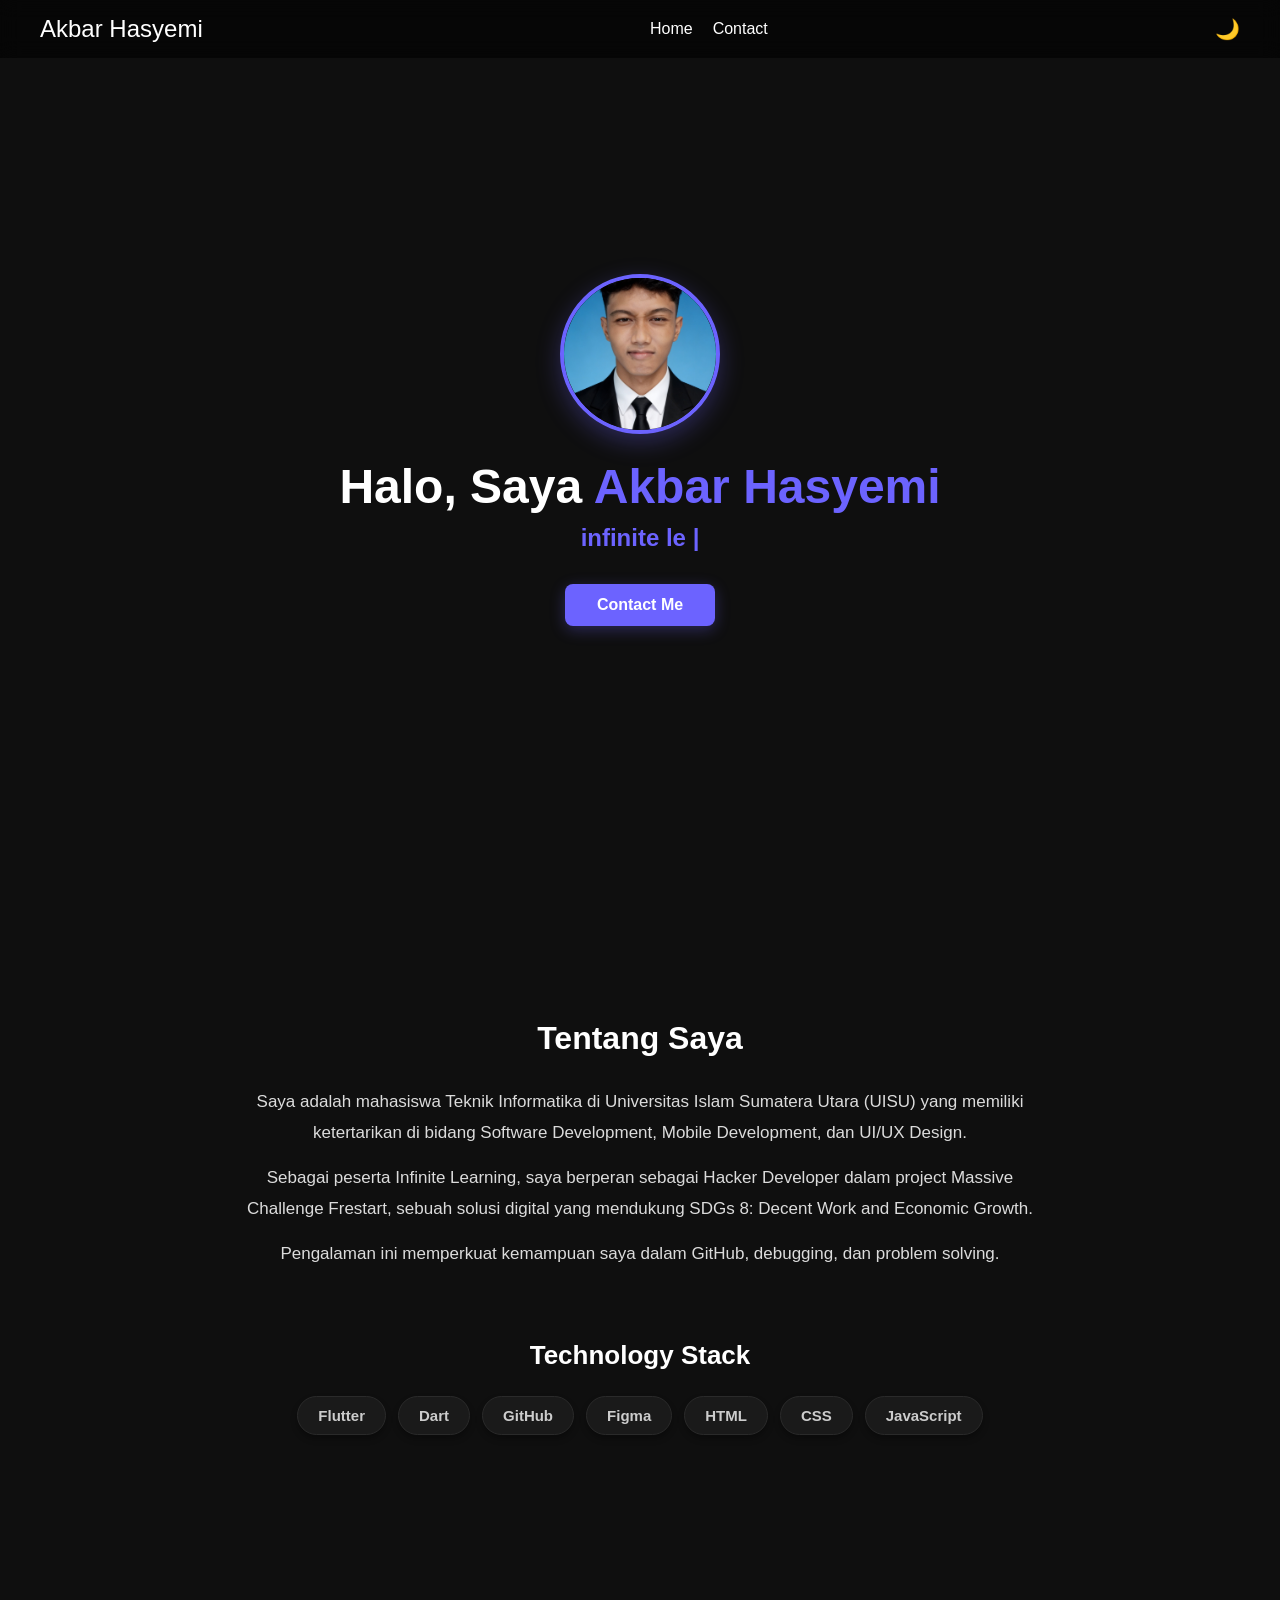
==== index.html @ df47260a "Add files via upload" ====
<!DOCTYPE html>
<html lang="id">
<head>
  <meta charset="UTF-8">
  <meta name="viewport" content="width=device-width, initial-scale=1.0">
  <title>Portfolio Akbar
  </title>
  <link rel="stylesheet" href="css/style.css">
</head>
<body>

<nav>
  <h2><a href="index.html">Akbar Hasyemi</a></h2>
  <ul>
    <li><a href="index.html">Home</a></li>
    <li><a href="contact.html">Contact</a></li>
  </ul>
  <button class="dark-toggle" onclick="toggleDark()">🌙</button>
</nav>

<section class="hero">
  <div class="hero-content">
    
    <div class="profile-container">
      <img src="assets/img/frofile.jpg" alt="Akbar Hasyemi" class="profile-img">
    </div>

    <h1>Halo, Saya <span>Akbar Hasyemi</span></h1>
    <div class="typing">
      <span id="typing"></span>
    </div>
    <div class="hero-buttons">
      <a href="contact.html" class="btn">Contact Me</a>
    </div>
  </div>
</section>

<section class="about">
  <div class="about-container">
    <h2 class="about-title">Tentang Saya</h2>

    <div class="about-text">
      <p>
        Saya adalah mahasiswa Teknik Informatika di Universitas Islam Sumatera Utara (UISU)
        yang memiliki ketertarikan di bidang Software Development, Mobile Development, dan UI/UX Design.
      </p>
      <p>
        Sebagai peserta Infinite Learning, saya berperan sebagai Hacker Developer dalam project Massive Challenge Frestart,
        sebuah solusi digital yang mendukung SDGs 8: Decent Work and Economic Growth.
      </p>
      <p>
        Pengalaman ini memperkuat kemampuan saya dalam GitHub, debugging, dan problem solving.
      </p>
    </div>

    <div class="skills-section">
      <h2 class="skills-subtitle">Technology Stack</h2>
      <div class="skill-list">
        <span class="skill-badge">Flutter</span>
        <span class="skill-badge">Dart</span>
        <span class="skill-badge">GitHub</span>
        <span class="skill-badge">Figma</span>
        <span class="skill-badge">HTML</span>
        <span class="skill-badge">CSS</span>
        <span class="skill-badge">JavaScript</span>
      </div>
    </div>
  </div>
</section>

<script src="js/darkmode.js"></script>
<script src="js/main.js"></script> 
</body>
</html>
---- css/style.css ----
/* ========================================== */
/* 1. GLOBAL STYLES                           */
/* ========================================== */
* {
  box-sizing: border-box;
  margin: 0;
  padding: 0;
}

body {
  font-family: Arial, sans-serif;
  background: #0f0f0f;
  color: white;
  transition: background 0.3s ease, color 0.3s ease;
  overflow-x: hidden;
}

body.light {
  background: #ffffff;
  color: #111;
}

body.light nav {
  background: rgba(255, 255, 255, 0.6);
}

body.light .dark-toggle {
  color: #111;
}

/* ========================================== */
/* 2. NAVBAR STYLES                           */
/* ========================================== */
nav {
  position: fixed;
  top: 0;
  left: 0;
  right: 0;
  z-index: 1000;

  display: flex;
  justify-content: space-between;
  align-items: center;

  padding: 15px 40px;
  background: rgba(0, 0, 0, 0.6);
  backdrop-filter: blur(10px);
  -webkit-backdrop-filter: blur(10px);
}

nav h2 a {
  color: inherit;
  text-decoration: none;
}

nav ul {
  display: flex;
  gap: 20px;
  list-style: none;
}

nav a {
  color: inherit;
  text-decoration: none;
  font-weight: 500;
  transition: color 0.2s;
}

nav a:hover {
  color: #6c63ff;
}

/* ========================================== */
/* 3. HERO SECTION STYLES                     */
/* ========================================== */
.hero {
  height: 100vh;
  display: flex;
  justify-content: center;
  align-items: center;
  text-align: center;
  padding: 0 20px;
  position: relative;
  overflow: hidden; /* Mencegah gambar bocor keluar area hero */
}

.hero-content {
  display: flex;
  flex-direction: column;
  align-items: center;
  justify-content: center;
  z-index: 2;
}

/* PEMBATASAN UKURAN FOTO PROFIL (FIXED) */
.profile-container {
  margin-bottom: 25px;
  display: flex;
  justify-content: center;
  align-items: center;
  width: 160px;  /* Mengunci lebar bungkus foto */
  height: 160px; /* Mengunci tinggi bungkus foto */
  animation: float 4s ease-in-out infinite;
}

.profile-img {
  width: 100%;
  height: 100%;
  max-width: 160px;  /* Memaksa foto maksimal berukuran 160px */
  max-height: 160px; /* Memaksa foto maksimal berukuran 160px */
  border-radius: 50%; /* Membuat lingkaran bulat sempurna */
  object-fit: cover; /* Memotong gambar secara proporsional agar tidak gepeng */
  border: 4px solid #6c63ff; /* Garis tepi warna ungu khas portfoliomu */
  box-shadow: 0 8px 25px rgba(108, 99, 255, 0.3);
  transition: transform 0.3s ease, border-color 0.3s ease;
}

/* Efek interaksi saat kursor menyentuh foto */
.profile-img:hover {
  transform: scale(1.05);
  border-color: #574eff;
  box-shadow: 0 8px 30px rgba(108, 99, 255, 0.5);
}

/* Animasi melayang lembut */
@keyframes float {
  0% { transform: translateY(0px); }
  50% { transform: translateY(-10px); }
  100% { transform: translateY(0px); }
}

.hero h1 {
  font-size: 48px;
  margin-bottom: 10px;
}

.hero span {
  color: #6c63ff;
}

/* TYPING EFFECT */
.typing {
  color: #6c63ff;
  font-size: 24px;
  min-height: 35px;
  margin-bottom: 25px;
  font-weight: 600;
}

.typing::after {
  content: "|";
  animation: blink 0.7s infinite;
}

@keyframes blink {
  50% { opacity: 0; }
}

/* HERO BUTTONS */
.hero-buttons {
  display: flex;
  justify-content: center;
  gap: 15px;
}

.btn {
  padding: 12px 32px;
  background: #6c63ff;
  color: white;
  text-decoration: none;
  border-radius: 8px;
  font-weight: bold;
  transition: all 0.3s ease;
  box-shadow: 0 4px 15px rgba(108, 99, 255, 0.3);
}

.btn:hover {
  background: #574eff;
  transform: translateY(-2px);
  box-shadow: 0 6px 20px rgba(108, 99, 255, 0.5);
}

/* ========================================== */
/* 4. ABOUT STYLES                            */
/* ========================================== */
.about {
  padding: 120px 20px 80px 20px; 
  display: flex;
  justify-content: center;
  text-align: center;
  min-height: 100vh;
}

.about-container {
  max-width: 800px;
  width: 100%;
}

.about-title {
  font-size: 32px;
  margin-bottom: 30px;
}

.about-text p {
  line-height: 1.8;
  opacity: 0.85;
  margin: 15px 0;
  font-size: 17px;
}

/* ========================================== */
/* 5. CONTACT PAGE STYLES                     */
/* ========================================== */
.contact-page {
  padding: 140px 20px 80px 20px;
  display: flex;
  justify-content: center;
  align-items: flex-start;
  min-height: 100vh;
}

.contact-container {
  max-width: 600px;
  width: 100%;
  text-align: center;
}

.contact-title {
  font-size: 32px;
  margin-bottom: 35px;
}

.contact-list {
  list-style: none;
  padding: 0;
  display: flex;
  flex-direction: column;
  gap: 20px;
  align-items: center;
}

.contact-list li {
  font-size: 18px;
  display: flex;
  align-items: center;
}

.contact-list a {
  color: #6c63ff;
  text-decoration: none;
  font-weight: bold;
  margin-left: 5px;
  transition: color 0.2s, text-decoration 0.2s;
}

.contact-list a:hover {
  color: #574eff;
  text-decoration: underline;
}

body.light .contact-list a {
  color: #574eff;
}

/* ========================================== */
/* 6. MISC COMPONENTS                         */
/* ========================================== */
.dark-toggle {
  background: none;
  border: none;
  color: white;
  cursor: pointer;
  font-size: 20px;
}

/* ========================================== */
/* 7. TECHNOLOGY STACK STYLES                 */
/* ========================================== */
.skills-section {
  margin-top: 50px;
  padding-top: 20px;
}

.skills-subtitle {
  font-size: 26px;
  margin-bottom: 25px;
  color: #ffffff;
}

.skill-list {
  display: flex;
  flex-wrap: wrap;
  justify-content: center;
  gap: 12px;
  max-width: 700px;
  margin: 0 auto;
}

.skill-badge {
  background: #1a1a1a;
  color: #cccccc;
  padding: 10px 20px;
  font-size: 15px;
  font-weight: 600;
  border-radius: 30px;
  border: 1px solid #2a2a2a;
  transition: all 0.3s cubic-bezier(0.25, 0.8, 0.25, 1);
  cursor: default;
  box-shadow: 0 4px 6px rgba(0, 0, 0, 0.3);
}

.skill-badge:hover {
  transform: translateY(-4px);
  background: #6c63ff;
  color: #ffffff;
  border-color: #6c63ff;
  box-shadow: 0 8px 15px rgba(108, 99, 255, 0.4);
}

body.light .skills-subtitle {
  color: #111111;
}

body.light .skill-badge {
  background: #f5f5f7;
  color: #444444;
  border-color: #e5e5e7;
  box-shadow: 0 4px 6px rgba(0, 0, 0, 0.05);
}

body.light .skill-badge:hover {
  background: #6c63ff;
  color: #ffffff;
  border-color: #6c63ff;
  box-shadow: 0 8px 15px rgba(108, 99, 255, 0.3);
}
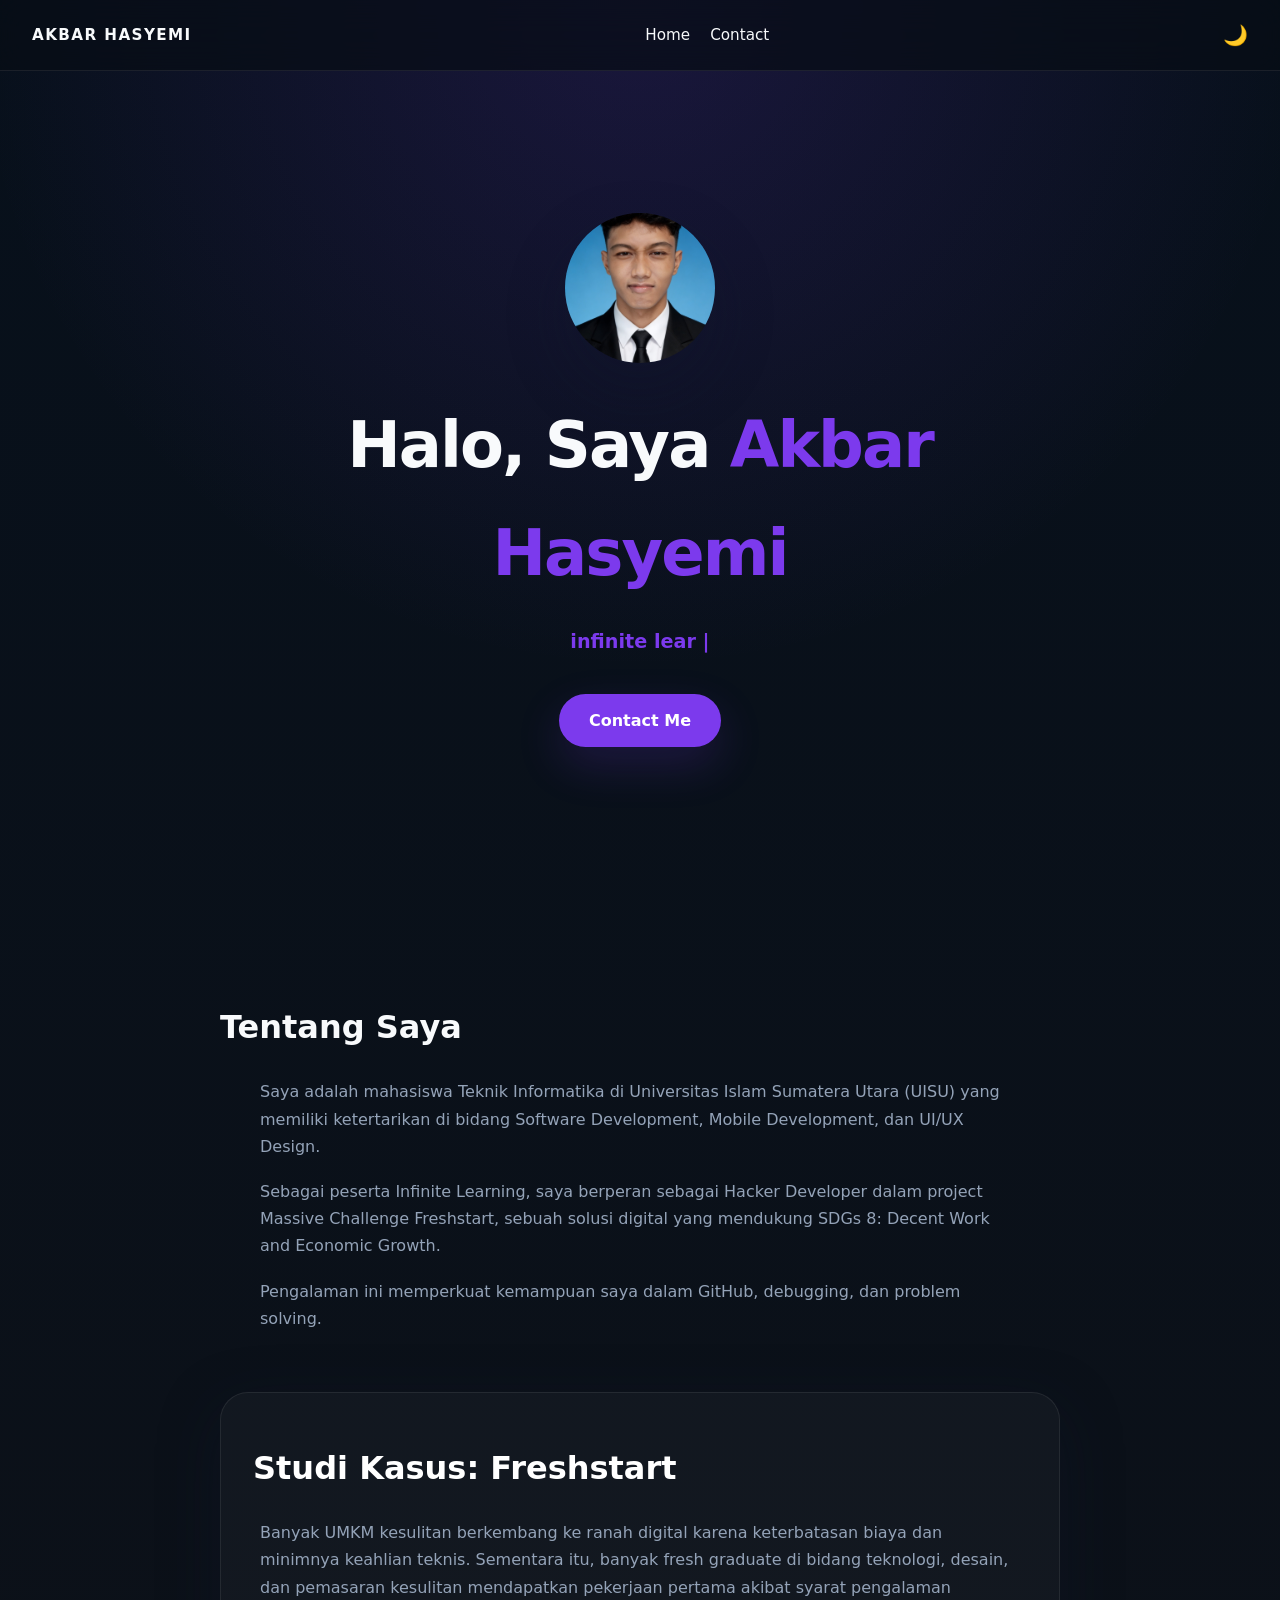
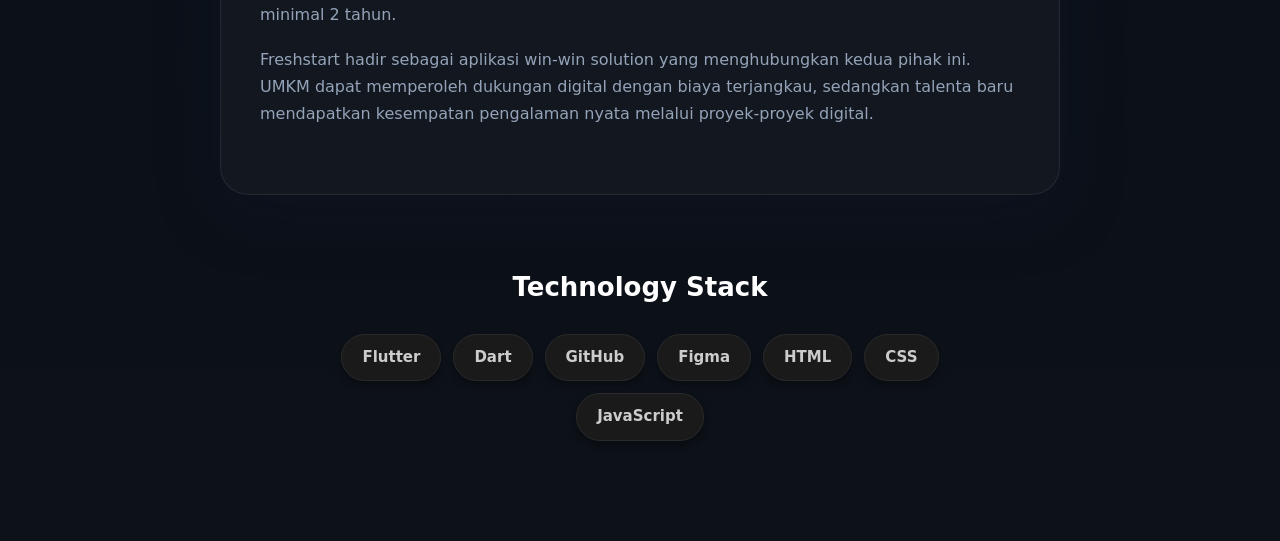
==== commit fae30280: "Add files via upload" ====
--- a/index.html
+++ b/index.html
@@ -45,13 +45,26 @@
         yang memiliki ketertarikan di bidang Software Development, Mobile Development, dan UI/UX Design.
       </p>
       <p>
-        Sebagai peserta Infinite Learning, saya berperan sebagai Hacker Developer dalam project Massive Challenge Frestart,
+        Sebagai peserta Infinite Learning, saya berperan sebagai Hacker Developer dalam project Massive Challenge Freshstart,
         sebuah solusi digital yang mendukung SDGs 8: Decent Work and Economic Growth.
       </p>
       <p>
         Pengalaman ini memperkuat kemampuan saya dalam GitHub, debugging, dan problem solving.
       </p>
     </div>
+
+    <section class="case-study">
+      <h2 class="case-study-title">Studi Kasus: Freshstart</h2>
+      <p>
+        Banyak UMKM kesulitan berkembang ke ranah digital karena keterbatasan biaya dan minimnya keahlian teknis.
+        Sementara itu, banyak fresh graduate di bidang teknologi, desain, dan pemasaran kesulitan mendapatkan pekerjaan pertama
+        akibat syarat pengalaman minimal 2 tahun.
+      </p>
+      <p>
+        Freshstart hadir sebagai aplikasi win-win solution yang menghubungkan kedua pihak ini. UMKM dapat memperoleh dukungan digital
+        dengan biaya terjangkau, sedangkan talenta baru mendapatkan kesempatan pengalaman nyata melalui proyek-proyek digital.
+      </p>
+    </section>
 
     <div class="skills-section">
       <h2 class="skills-subtitle">Technology Stack</h2>
--- a/css/style.css
+++ b/css/style.css
@@ -1,6 +1,18 @@
 /* ========================================== */
 /* 1. GLOBAL STYLES                           */
 /* ========================================== */
+:root {
+  --bg: #0d1118;
+  --surface: rgba(15, 23, 42, 0.92);
+  --surface-soft: rgba(255, 255, 255, 0.04);
+  --text: #f8fafc;
+  --muted: #94a3b8;
+  --primary: #7c3aed;
+  --primary-soft: rgba(124, 58, 237, 0.18);
+  --border: rgba(148, 163, 184, 0.2);
+  --shadow: 0 18px 60px rgba(15, 23, 42, 0.35);
+}
+
 * {
   box-sizing: border-box;
   margin: 0;
@@ -8,24 +20,42 @@
 }
 
 body {
-  font-family: Arial, sans-serif;
-  background: #0f0f0f;
-  color: white;
-  transition: background 0.3s ease, color 0.3s ease;
+  font-family: Inter, system-ui, -apple-system, BlinkMacSystemFont, "Segoe UI", sans-serif;
+  background: radial-gradient(circle at top, rgba(124, 58, 237, 0.16), transparent 30%),
+              linear-gradient(180deg, #07101b 0%, #0d1118 100%);
+  color: var(--text);
+  min-height: 100vh;
   overflow-x: hidden;
+  line-height: 1.7;
+}
+
+img {
+  max-width: 100%;
+  display: block;
+}
+
+a {
+  color: inherit;
+  text-decoration: none;
+}
+
+button,
+input,
+textarea {
+  font: inherit;
 }
 
 body.light {
-  background: #ffffff;
-  color: #111;
+  background: #f7f8fb;
+  color: #1f2937;
 }
 
 body.light nav {
-  background: rgba(255, 255, 255, 0.6);
+  background: rgba(255, 255, 255, 0.92);
 }
 
 body.light .dark-toggle {
-  color: #111;
+  color: #1f2937;
 }
 
 /* ========================================== */
@@ -33,24 +63,32 @@
 /* ========================================== */
 nav {
   position: fixed;
-  top: 0;
-  left: 0;
-  right: 0;
+  inset: 0 0 auto 0;
   z-index: 1000;
-
   display: flex;
   justify-content: space-between;
   align-items: center;
-
-  padding: 15px 40px;
-  background: rgba(0, 0, 0, 0.6);
-  backdrop-filter: blur(10px);
-  -webkit-backdrop-filter: blur(10px);
+  gap: 1rem;
+  padding: 18px 32px;
+  background: rgba(8, 13, 21, 0.72);
+  backdrop-filter: blur(18px);
+  border-bottom: 1px solid rgba(255, 255, 255, 0.08);
+}
+
+body.light nav {
+  background: rgba(255, 255, 255, 0.9);
+  border-bottom-color: rgba(15, 23, 42, 0.08);
+}
+
+nav h2 {
+  font-size: 1.1rem;
+  letter-spacing: 0.08em;
+  text-transform: uppercase;
+  font-weight: 700;
 }
 
 nav h2 a {
   color: inherit;
-  text-decoration: none;
 }
 
 nav ul {
@@ -60,202 +98,269 @@
 }
 
 nav a {
-  color: inherit;
-  text-decoration: none;
-  font-weight: 500;
-  transition: color 0.2s;
+  color: var(--text);
+  font-size: 0.95rem;
+  transition: color 0.2s ease;
 }
 
 nav a:hover {
-  color: #6c63ff;
+  color: var(--primary);
+}
+
+.dark-toggle {
+  border: none;
+  background: transparent;
+  color: var(--text);
+  font-size: 1.2rem;
+  cursor: pointer;
 }
 
 /* ========================================== */
 /* 3. HERO SECTION STYLES                     */
 /* ========================================== */
 .hero {
-  height: 100vh;
-  display: flex;
-  justify-content: center;
-  align-items: center;
+  min-height: 100vh;
+  display: grid;
+  place-items: center;
+  padding: 0 24px;
   text-align: center;
-  padding: 0 20px;
-  position: relative;
-  overflow: hidden; /* Mencegah gambar bocor keluar area hero */
 }
 
 .hero-content {
-  display: flex;
-  flex-direction: column;
-  align-items: center;
-  justify-content: center;
-  z-index: 2;
-}
-
-/* PEMBATASAN UKURAN FOTO PROFIL (FIXED) */
+  max-width: 700px;
+  width: 100%;
+  padding: 140px 0 80px;
+}
+
 .profile-container {
-  margin-bottom: 25px;
-  display: flex;
-  justify-content: center;
-  align-items: center;
-  width: 160px;  /* Mengunci lebar bungkus foto */
-  height: 160px; /* Mengunci tinggi bungkus foto */
-  animation: float 4s ease-in-out infinite;
+  margin: 0 auto 28px;
+  width: 150px;
+  height: 150px;
+  border-radius: 50%;
+  overflow: hidden;
+  box-shadow: 0 26px 60px rgba(15, 23, 42, 0.32);
 }
 
 .profile-img {
   width: 100%;
   height: 100%;
-  max-width: 160px;  /* Memaksa foto maksimal berukuran 160px */
-  max-height: 160px; /* Memaksa foto maksimal berukuran 160px */
-  border-radius: 50%; /* Membuat lingkaran bulat sempurna */
-  object-fit: cover; /* Memotong gambar secara proporsional agar tidak gepeng */
-  border: 4px solid #6c63ff; /* Garis tepi warna ungu khas portfoliomu */
-  box-shadow: 0 8px 25px rgba(108, 99, 255, 0.3);
-  transition: transform 0.3s ease, border-color 0.3s ease;
-}
-
-/* Efek interaksi saat kursor menyentuh foto */
-.profile-img:hover {
-  transform: scale(1.05);
-  border-color: #574eff;
-  box-shadow: 0 8px 30px rgba(108, 99, 255, 0.5);
-}
-
-/* Animasi melayang lembut */
-@keyframes float {
-  0% { transform: translateY(0px); }
-  50% { transform: translateY(-10px); }
-  100% { transform: translateY(0px); }
+  object-fit: cover;
 }
 
 .hero h1 {
-  font-size: 48px;
-  margin-bottom: 10px;
+  font-size: clamp(2.8rem, 5vw, 4.4rem);
+  margin-bottom: 18px;
+  letter-spacing: -0.03em;
 }
 
 .hero span {
-  color: #6c63ff;
-}
-
-/* TYPING EFFECT */
+  color: var(--primary);
+}
+
 .typing {
-  color: #6c63ff;
-  font-size: 24px;
-  min-height: 35px;
-  margin-bottom: 25px;
+  color: var(--primary);
+  font-size: 1.2rem;
+  min-height: 38px;
+  margin-bottom: 30px;
   font-weight: 600;
 }
 
 .typing::after {
   content: "|";
-  animation: blink 0.7s infinite;
+  animation: blink 0.8s infinite;
 }
 
 @keyframes blink {
   50% { opacity: 0; }
 }
 
-/* HERO BUTTONS */
 .hero-buttons {
   display: flex;
   justify-content: center;
-  gap: 15px;
+  gap: 16px;
+  flex-wrap: wrap;
 }
 
 .btn {
-  padding: 12px 32px;
-  background: #6c63ff;
-  color: white;
-  text-decoration: none;
-  border-radius: 8px;
-  font-weight: bold;
-  transition: all 0.3s ease;
-  box-shadow: 0 4px 15px rgba(108, 99, 255, 0.3);
+  display: inline-flex;
+  align-items: center;
+  justify-content: center;
+  gap: 0.5rem;
+  padding: 13px 30px;
+  background: var(--primary);
+  color: #fff;
+  border-radius: 999px;
+  font-weight: 700;
+  transition: transform 0.25s ease, box-shadow 0.25s ease, background 0.25s ease;
+  box-shadow: 0 18px 45px rgba(124, 58, 237, 0.18);
 }
 
 .btn:hover {
-  background: #574eff;
   transform: translateY(-2px);
-  box-shadow: 0 6px 20px rgba(108, 99, 255, 0.5);
-}
-
-/* ========================================== */
-/* 4. ABOUT STYLES                            */
-/* ========================================== */
-.about {
-  padding: 120px 20px 80px 20px; 
-  display: flex;
+  background: #5b21b6;
+}
+
+/* ========================================== */
+/* 4. SECTION CARDS                           */
+/* ========================================== */
+section {
+  width: 100%;
+}
+
+.about,
+.case-study,
+.projects-container,
+.contact-page {
+  padding: 100px 24px;
+}
+
+.about-container,
+.contact-container {
+  max-width: 840px;
+  margin: 0 auto;
+}
+
+.about-title,
+.case-study-title,
+.contact-title {
+  font-size: clamp(2rem, 2.5vw, 2.8rem);
+  margin-bottom: 24px;
+}
+
+.about-text p,
+.case-study p {
+  max-width: 760px;
+  margin: 0 auto 18px;
+  color: var(--muted);
+  font-size: 1rem;
+}
+
+.case-study {
+  background: rgba(255, 255, 255, 0.03);
+  border: 1px solid rgba(255, 255, 255, 0.08);
+  border-radius: 28px;
+  box-shadow: var(--shadow);
+  padding: 48px 32px;
+  margin: 60px auto 0;
+  max-width: 860px;
+}
+
+.case-study-title {
+  color: #fff;
+}
+
+.skills-section {
+  margin-top: 60px;
+  text-align: center;
+}
+
+.skills-subtitle {
+  font-size: 1.3rem;
+  margin-bottom: 18px;
+  color: #e2e8f0;
+}
+
+.skill-list {
+  display: inline-flex;
+  flex-wrap: wrap;
+  gap: 12px;
   justify-content: center;
-  text-align: center;
-  min-height: 100vh;
-}
-
-.about-container {
-  max-width: 800px;
-  width: 100%;
-}
-
-.about-title {
-  font-size: 32px;
-  margin-bottom: 30px;
-}
-
-.about-text p {
-  line-height: 1.8;
-  opacity: 0.85;
-  margin: 15px 0;
-  font-size: 17px;
-}
-
-/* ========================================== */
-/* 5. CONTACT PAGE STYLES                     */
+}
+
+.skill-badge {
+  padding: 10px 16px;
+  background: rgba(255, 255, 255, 0.05);
+  border: 1px solid rgba(255, 255, 255, 0.1);
+  border-radius: 999px;
+  color: #e2e8f0;
+  font-size: 0.95rem;
+}
+
+/* ========================================== */
+/* 5. PROJECTS SECTION                         */
+/* ========================================== */
+.projects-container {
+  max-width: 1100px;
+  margin: 0 auto;
+}
+
+.grid {
+  display: grid;
+  gap: 24px;
+  grid-template-columns: repeat(auto-fit, minmax(260px, 1fr));
+}
+
+.card {
+  padding: 28px;
+  background: rgba(255, 255, 255, 0.04);
+  border: 1px solid rgba(255, 255, 255, 0.08);
+  border-radius: 24px;
+  box-shadow: 0 20px 60px rgba(15, 23, 42, 0.18);
+  transition: transform 0.3s ease, border-color 0.3s ease;
+}
+
+.card:hover {
+  transform: translateY(-4px);
+  border-color: rgba(124, 58, 237, 0.32);
+}
+
+.card h3 {
+  font-size: 1.3rem;
+  margin-bottom: 12px;
+}
+
+.card p {
+  color: var(--muted);
+}
+
+/* ========================================== */
+/* 6. CONTACT PAGE STYLES                     */
 /* ========================================== */
 .contact-page {
-  padding: 140px 20px 80px 20px;
-  display: flex;
-  justify-content: center;
-  align-items: flex-start;
-  min-height: 100vh;
-}
-
-.contact-container {
-  max-width: 600px;
-  width: 100%;
-  text-align: center;
-}
-
-.contact-title {
-  font-size: 32px;
-  margin-bottom: 35px;
+  padding-bottom: 120px;
 }
 
 .contact-list {
   list-style: none;
+  display: inline-grid;
+  gap: 18px;
   padding: 0;
-  display: flex;
-  flex-direction: column;
-  gap: 20px;
-  align-items: center;
+  max-width: 520px;
+  margin: 0 auto;
 }
 
 .contact-list li {
-  font-size: 18px;
-  display: flex;
-  align-items: center;
+  color: var(--muted);
+  font-size: 1rem;
 }
 
 .contact-list a {
-  color: #6c63ff;
-  text-decoration: none;
-  font-weight: bold;
-  margin-left: 5px;
-  transition: color 0.2s, text-decoration 0.2s;
+  color: var(--primary);
+  font-weight: 700;
 }
 
 .contact-list a:hover {
-  color: #574eff;
-  text-decoration: underline;
+  color: #a78bfa;
+}
+
+/* ========================================== */
+/* 7. RESPONSIVE ADJUSTMENTS                   */
+/* ========================================== */
+@media (max-width: 760px) {
+  nav {
+    padding: 18px 20px;
+  }
+
+  .hero-content {
+    padding-top: 110px;
+  }
+
+  .about,
+  .case-study,
+  .projects-container,
+  .contact-page {
+    padding: 80px 18px;
+  }
 }
 
 body.light .contact-list a {
